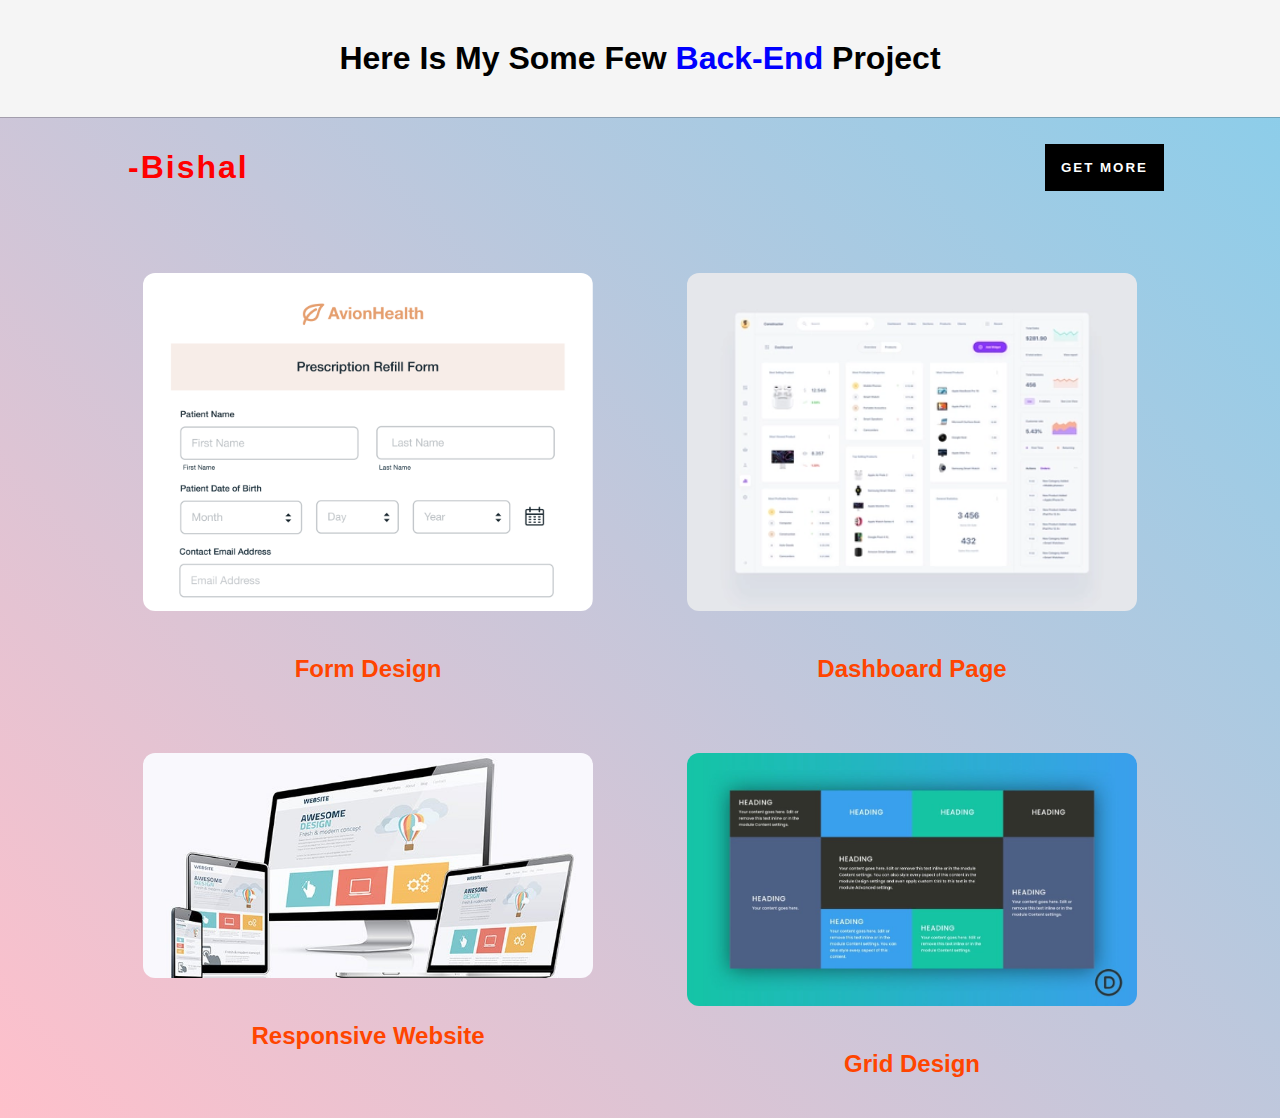
==== project2.html @ c364ba53 "portfolio-design" ====
<!DOCTYPE html>
<html lang="en">
<head>
    <meta charset="UTF-8">
    <meta http-equiv="X-UA-Compatible" content="IE=edge">
    <meta name="viewport" content="width=device-width, initial-scale=1.0">
    <title>Font-End</title>
    <link rel="stylesheet" href="project.css">
</head>
<body>
    <header>
        <div class="main-heading">
            <h1>here is my some few <span>Back-End</span> project</h1>
        </div>
        <div class="banner auto-width">
            <div class="name">
                <label for="">-Bishal</label>
            </div>
            <button>Get More</button>
        </div>
    </header>

    <section>
        <div class="project-lists auto-width">
            <div class="first-row">
                <div class="first">
                    <img src="images/form1.png">
                    <h2>Form Design</h2>
                </div>
                <div class="second">
                    <img src="images/dashboard1.webp">
                    <h2>Dashboard Page</h2>
                </div>
            </div>

            <div class="second-row">
                <div class="first">
                    <img src="images/responsive-web-design.jpg">
                    <h2>Responsive Website</h2>
                </div>
                <div class="second">
                    <img src="images/grid-design.jpg">
                    <h2>Grid Design</h2>
                </div>
            </div>
        </div>
    </section>
    
</body>
</html>
---- project.css ----
*{
    margin: 0;padding: 0;
    font-family: Arial, Helvetica, sans-serif;
}
.auto-width{
    width: 85%;
    margin: auto;
}

body{
    background: linear-gradient(45deg,pink,skyblue);  
    background-repeat: no-repeat; 
    width: 100%;
    height: 100%;
}
.main-heading h1{
    text-align: center;
    text-transform: capitalize;
    padding: 40px 0px;
    width: 100%;
    margin: 0px auto;
    background-color: #f5f5f5;
    box-shadow:0 1px 0 rgba(0,0,0,0.2);
}
.main-heading span{
    color: blue;
}
.banner{
    display: flex;
    padding-bottom: 25px;
    justify-content: space-between;
    align-items: center;
}
.banner .name{
    padding: 2rem;
    font-size: 2rem;
    letter-spacing: 2px;
    font-weight: 700;
    color: red;
}
.banner button{
    padding: 15px;
    cursor: pointer;
    background-color: black;
    border: 1.5px solid black;
    color: white;
    letter-spacing: 2px;
    text-transform: uppercase;
    font-weight: 600;
    transition: 0.6s;
    margin: 20px;

}
.banner button:hover{
    background-color: white;
    color: black;
}
img{
    width: 450px;
    border-radius: 12px;
    transition: all 0.3s ease;
    cursor: pointer;
}
img:hover{
    transform: scale(1.1);
}
.first-row, .second-row{
    display: flex;
    padding-top: 30px;
    width: 100%;
    justify-content: space-around;
    /* background-color: red; */
    color: orangered;
}

h2{
    padding: 40px;
    text-align: center;
}





/* ==========================================================
                     Media Query
================================================================*/


@media (min-width:1025px) and (max-width:1200px){
    img{
        width: 350px;
    }
    .main-heading h1{
        margin: auto;
        margin-top: 10px;
    }
}



@media (min-width:769px) and (max-width:1024px){
    img{
        width: 300px;
    }
    .main-heading h1{
        margin: auto;
        margin-top: 10px;
    }
    .auto-width{
        width: 90%;
    }
}


@media (min-width:481px) and (max-width:768px){
    img{
        width: 100%;
    }
    .main-heading h1{
        margin: auto;
        margin-top: 10px;
    }
    .first-row, .second-row{
        flex-direction: column;
        width: 100%;
        /* background-color: red; */
        align-items: center;
    }
}




@media (min-width:320px) and (max-width:480px){
    img{
        width: 100%
    }
    .main-heading h1{
        margin: auto;
        margin-top: 10px;
        font-size: 1.4rem;
    }
    .banner .name{
        font-size: 1.4rem;
    }
    .first-row, .second-row{
        flex-direction: column;
        width: 100%;
        /* background-color: red; */
        align-items: center;
    }
}
@media (max-width:319px){
    img{
        width: 100%
    }
    .main-heading h1{
        margin: auto;
        margin-top: 10px;
        font-size: 1.4rem;
    }
    .banner{
        display: flex;
        flex-direction: column;
        justify-content: center;
        align-items: center;
    }
    .banner .name{
        font-size: 1.3rem;
    }
    .banner .button{
        padding: 5px;
        cursor: pointer;
        border: 1px solid black;
        transition: 0.6s;
    }
    .first-row, .second-row{
        flex-direction: column;
        width: 100%;
        /* background-color: red; */
        align-items: center;
    }
}
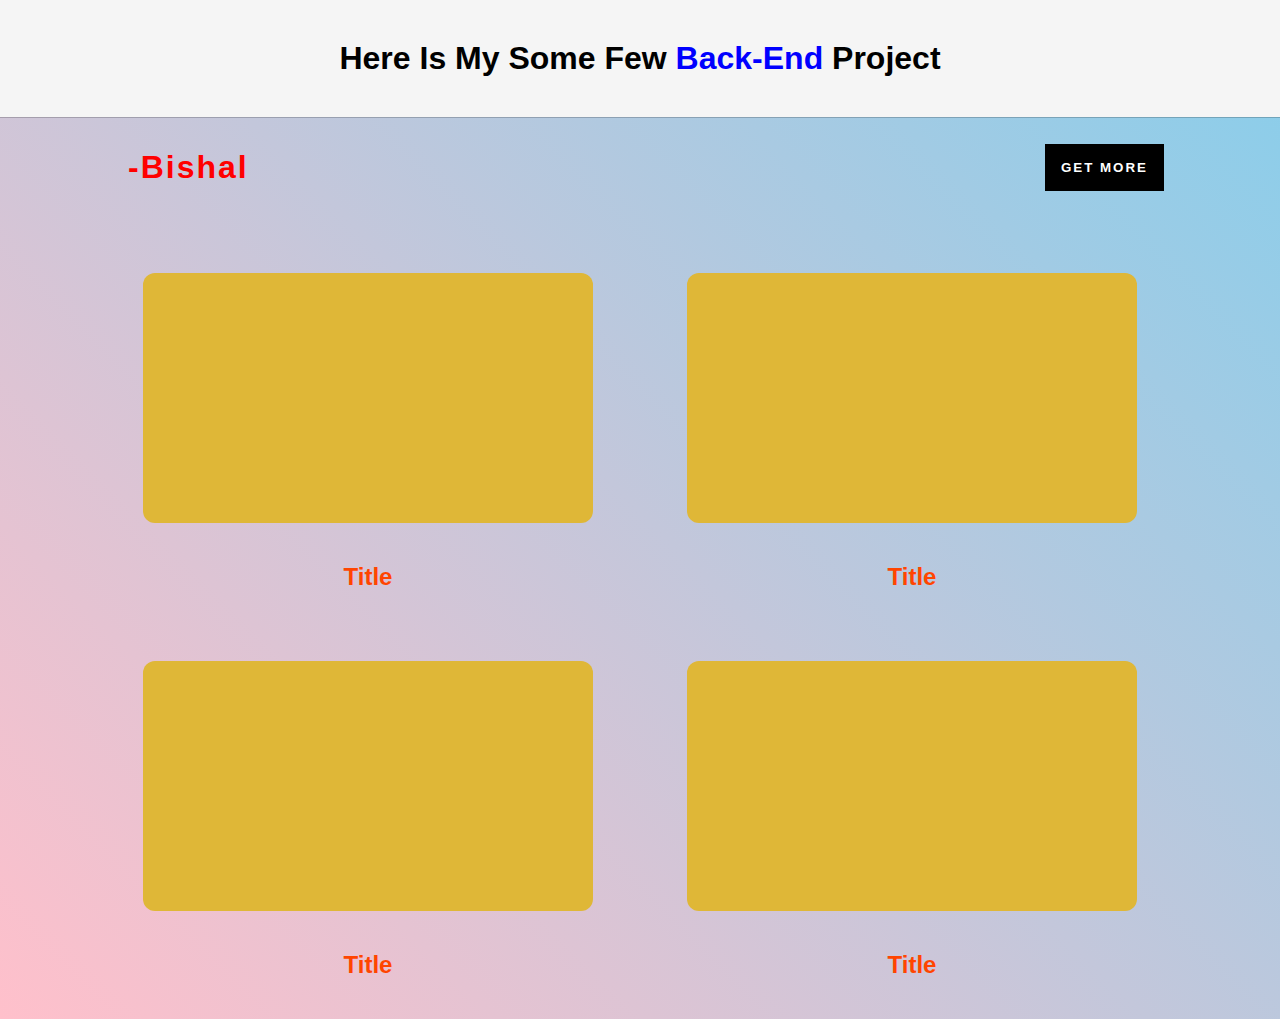
==== commit 0b08a57a: "Adding existing file" ====
--- a/project2.html
+++ b/project2.html
@@ -5,7 +5,7 @@
     <meta http-equiv="X-UA-Compatible" content="IE=edge">
     <meta name="viewport" content="width=device-width, initial-scale=1.0">
     <title>Font-End</title>
-    <link rel="stylesheet" href="project.css">
+    <link rel="stylesheet" href="project2.css" />
 </head>
 <body>
     <header>
@@ -24,23 +24,23 @@
         <div class="project-lists auto-width">
             <div class="first-row">
                 <div class="first">
-                    <img src="images/form1.png">
-                    <h2>Form Design</h2>
+                    <div class="img"></div>
+                    <h2>Title</h2>
                 </div>
                 <div class="second">
-                    <img src="images/dashboard1.webp">
-                    <h2>Dashboard Page</h2>
+                    <div class="img"></div>
+                    <h2>Title</h2>
                 </div>
             </div>
 
             <div class="second-row">
                 <div class="first">
-                    <img src="images/responsive-web-design.jpg">
-                    <h2>Responsive Website</h2>
+                    <div class="img"></div>
+                    <h2>Title</h2>
                 </div>
                 <div class="second">
-                    <img src="images/grid-design.jpg">
-                    <h2>Grid Design</h2>
+                    <div class="img"></div>
+                    <h2>Title</h2>
                 </div>
             </div>
         </div>
--- a/project2.css
+++ b/project2.css
@@ -0,0 +1,186 @@
+*{
+    margin: 0;padding: 0;
+    font-family: Arial, Helvetica, sans-serif;
+}
+.auto-width{
+    width: 85%;
+    margin: auto;
+}
+
+body{
+    background: linear-gradient(45deg,pink,skyblue);  
+    background-repeat: no-repeat; 
+    width: 100%;
+    height: 100%;
+}
+.main-heading h1{
+    text-align: center;
+    text-transform: capitalize;
+    padding: 40px 0px;
+    width: 100%;
+    margin: 0px auto;
+    background-color: #f5f5f5;
+    box-shadow:0 1px 0 rgba(0,0,0,0.2);
+}
+.main-heading span{
+    color: blue;
+}
+.banner{
+    display: flex;
+    padding-bottom: 25px;
+    justify-content: space-between;
+    align-items: center;
+}
+.banner .name{
+    padding: 2rem;
+    font-size: 2rem;
+    letter-spacing: 2px;
+    font-weight: 700;
+    color: red;
+}
+.banner button{
+    padding: 15px;
+    cursor: pointer;
+    background-color: black;
+    border: 1.5px solid black;
+    color: white;
+    letter-spacing: 2px;
+    text-transform: uppercase;
+    font-weight: 600;
+    transition: 0.6s;
+    margin: 20px;
+
+}
+.banner button:hover{
+    background-color: white;
+    color: black;
+}
+.img{
+    width: 450px;
+    height: 250px;
+    background-color: rgb(223, 183, 55);
+    border-radius: 12px;
+    transition: all 0.3s ease;
+    cursor: pointer;
+}
+.img:hover{
+    transform: scale(1.1);
+}
+.first-row, .second-row{
+    display: flex;
+    padding-top: 30px;
+    width: 100%;
+    justify-content: space-around;
+    /* background-color: red; */
+    color: orangered;
+}
+
+h2{
+    padding: 40px;
+    text-align: center;
+}
+
+
+
+
+
+/* ==========================================================
+                     Media Query
+================================================================*/
+
+
+@media (min-width:1025px) and (max-width:1200px){
+    img{
+        width: 350px;
+    }
+    .main-heading h1{
+        margin: auto;
+        margin-top: 10px;
+    }
+}
+
+
+
+@media (min-width:769px) and (max-width:1024px){
+    img{
+        width: 300px;
+    }
+    .main-heading h1{
+        margin: auto;
+        margin-top: 10px;
+    }
+    .auto-width{
+        width: 90%;
+    }
+}
+
+
+@media (min-width:481px) and (max-width:768px){
+    img{
+        width: 100%;
+    }
+    .main-heading h1{
+        margin: auto;
+        margin-top: 10px;
+    }
+    .first-row, .second-row{
+        flex-direction: column;
+        width: 100%;
+        /* background-color: red; */
+        align-items: center;
+    }
+}
+
+
+
+
+@media (min-width:320px) and (max-width:480px){
+    img{
+        width: 100%
+    }
+    .main-heading h1{
+        margin: auto;
+        margin-top: 10px;
+        font-size: 1.4rem;
+    }
+    .banner .name{
+        font-size: 1.4rem;
+    }
+    .first-row, .second-row{
+        flex-direction: column;
+        width: 100%;
+        /* background-color: red; */
+        align-items: center;
+    }
+}
+@media (max-width:319px){
+    img{
+        width: 100%
+    }
+    .main-heading h1{
+        margin: auto;
+        margin-top: 10px;
+        font-size: 1.4rem;
+    }
+    .banner{
+        display: flex;
+        flex-direction: column;
+        justify-content: center;
+        align-items: center;
+    }
+    .banner .name{
+        font-size: 1.3rem;
+    }
+    .banner .button{
+        padding: 5px;
+        cursor: pointer;
+        border: 1px solid black;
+        transition: 0.6s;
+    }
+    .first-row, .second-row{
+        flex-direction: column;
+        width: 100%;
+        /* background-color: red; */
+        align-items: center;
+    }
+}